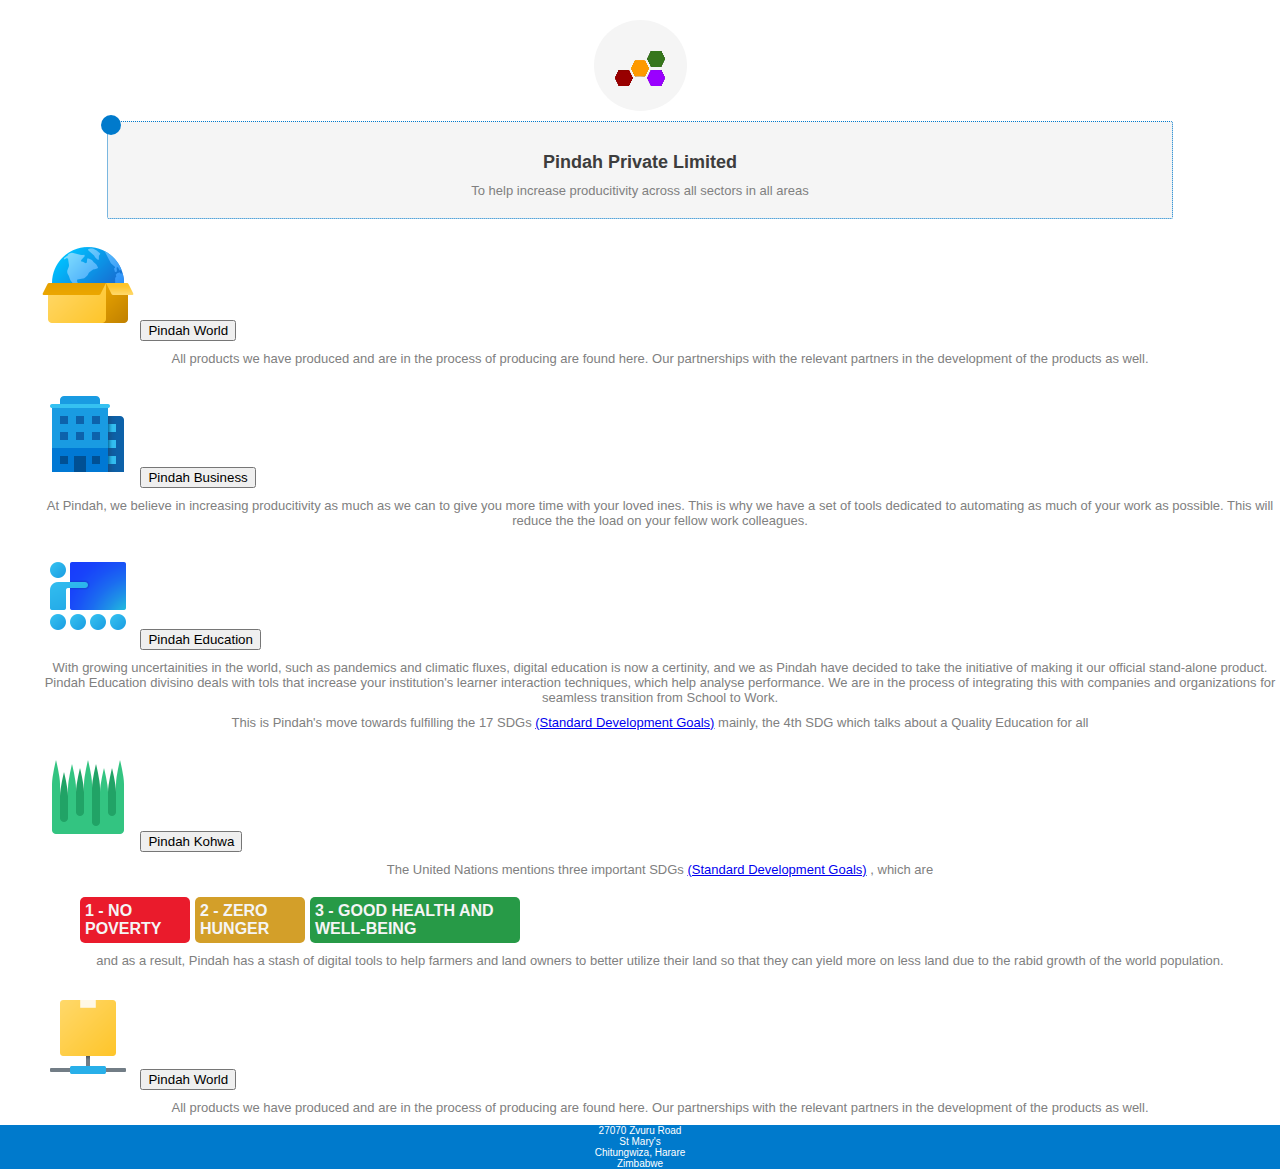
==== index.html @ 0f0de72b "Real Updates to website" ====
<!DOCTYPE html>
<html lang="en">

<head>
    <meta charset="UTF-8">
    <meta http-equiv="X-UA-Compatible" content="IE=edge">
    <meta name="viewport" content="width=device-width, initial-scale=1.0">
    <title>Pindah</title>
    <link rel="icon" href="images/logo.png">
    <link rel="stylesheet" href="css/styles.css">
</head>
<div class="img-div">
    <img src="/images/logo.png" alt="">
</div>

<div class="header-div">
    <div class="glow-pindah"></div>
    <h1>Pindah Private Limited</h1>
    <p>To help increase producitivity across all sectors in all areas</p>

</div>

<div class="nav-div">
    <ul class="button-list">
        <li>
            <div class="product-div">
                <img src="images/PindahCode.png" alt="Pindah-World" class="product-img" srcset="">
                <button class="product-button">Pindah World</button>
                <p>All products we have produced and are in the process of producing are found here. Our partnerships with the relevant partners in the development of the products as well.</p>
            </div>
        </li>
        <li>
            <div class="product-div">
                <img src="images/PindahBusiness.png" alt="Pindah-Business" class="product-img" srcset="">
                <button class="product-button">Pindah Business</button>
                <p>At Pindah, we believe in increasing producitivity as much as we can to give you more time with your loved ines. This is why we have a set of tools dedicated to automating as much of your work as possible. This will reduce the the load
                    on your fellow work colleagues.</p>
            </div>
        </li>
        <li>
            <div class="product-div">
                <img src="images/PindahEducation.png" alt="Pindah-Education" class="product-img" srcset="">
                <button class="product-button">Pindah Education</button>
                <p>With growing uncertainities in the world, such as pandemics and climatic fluxes, digital education is now a certinity, and we as Pindah have decided to take the initiative of making it our official stand-alone product. Pindah Education
                    divisino deals with tols that increase your institution's learner interaction techniques, which help analyse performance. We are in the process of integrating this with companies and organizations for seamless transition from School
                    to Work.</p>
                <p>This is Pindah's move towards fulfilling the 17 SDGs <a href="https://www.undp.org/sustainable-development-goals">(Standard Development Goals)</a> mainly, the 4th SDG which talks about a Quality Education for all</p>
            </div>
        </li>
        <li>
            <div class="product-div">
                <img src="images/PindahKohwa.png" alt="Pindah-Kohwa" class="product-img" srcset="">
                <button class="product-button">Pindah Kohwa</button>
                <p>The United Nations mentions three important SDGs
                    <a href="https://www.undp.org/sustainable-development-goals">(Standard Development Goals)</a> , which are
                    <ul class="SDGLIST">
                        <li class="sdg-1-red">1 - NO POVERTY</li>
                        <li class="sdg-2-yellow">2 - ZERO HUNGER</li>
                        <li class="sdg-3-green">3 - GOOD HEALTH AND WELL-BEING</li>
                    </ul>
                </p>
                <p>and as a result, Pindah has a stash of digital tools to help farmers and land owners to better utilize their land so that they can yield more on less land due to the rabid growth of the world population. </p>
            </div>
        </li>
        <li>
            <div class="product-div">
                <img src="images/PindahTransport.png" alt="Pindah-World" class="product-img" srcset="">
                <button class="product-button">Pindah World</button>
                <p>All products we have produced and are in the process of producing are found here. Our partnerships with the relevant partners in the development of the products as well.</p>
            </div>
        </li>
    </ul>

</div>
<footer>
    <p>27070 Zvuru Road <br> St Mary's <br> Chitungwiza, Harare <br> Zimbabwe
    </p>
</footer>

<body>

</body>

</html>
---- css/styles.css ----
* {
    font-family: 'Segoe UI', Tahoma, Geneva, Verdana, sans-serif;
    margin: 0;
    margin-top: 10px;
}

.img-div {
    padding: 20px;
    width: fit-content;
    height: fit-content;
    margin: auto;
    /*border: dotted 1px #007ACC;
    border-style: dotted;
    border-width: 1px;
    border-color: #007ACC;*/
    border-radius: 50%;
    background-color: #f5f5f5;
}

.glow-pindah {
    background-color: #007ACC;
    background: #007ACC;
    width: 20px;
    height: 20px;
    margin-left: -27px;
    margin-top: -27px;
    border-radius: 50%;
    z-index: 4;
    position: absolute;
    z-index: 2;
    /* put .green-box above .dashed-box */
    /*  opacity: 0.9;*/
}

.header-div {
    height: auto;
    width: 80%;
    min-width: 200px;
    background-color: #f5f5f5;
    border-radius: 2px;
    border: dotted 1px #007ACC;
    margin: auto;
    margin-top: 10px;
    margin-bottom: 10px;
    padding: 20px;
}

.header-div h1 {
    font-size: large;
    font-weight: 300px;
    color: rgb(61, 61, 61);
    text-align: center;
}

h2 {
    font-size: medium;
    font-weight: 100;
    color: rgb(14, 14, 14);
    text-align: center;
}

li {
    list-style: none;
    word-wrap: normal;
}

.SDGLIST {
    display: flex;
    flex-wrap: wrap;
}

.sdg-1-red {
    background-color: #EA1B2C;
    width: 100px;
    margin-right: 5px;
    padding: 5px;
    border-radius: 5px;
    font-size: medium;
    font-weight: 700;
    color: #f5f5f5;
}

.sdg-2-yellow {
    background-color: #D39F29;
    width: 100px;
    padding: 5px;
    margin-right: 5px;
    border-radius: 5px;
    font-size: medium;
    font-weight: 700;
    color: #f5f5f5;
}

.sdg-3-green {
    background-color: #279A47;
    width: 200px;
    padding: 5px;
    border-radius: 5px;
    font-size: medium;
    font-weight: 700;
    color: #f5f5f5;
}

p {
    font-size: small;
    font-weight: 100;
    color: gray;
    text-align: center;
}

footer {
    background-color: #007ACC;
}

footer h1 {
    color: white;
    font-size: large;
    font-weight: 200;
    text-align: center;
}

footer p {
    vertical-align: bottom;
    font-size: x-small;
    font-weight: 100;
    color: white;
    text-align: center;
}
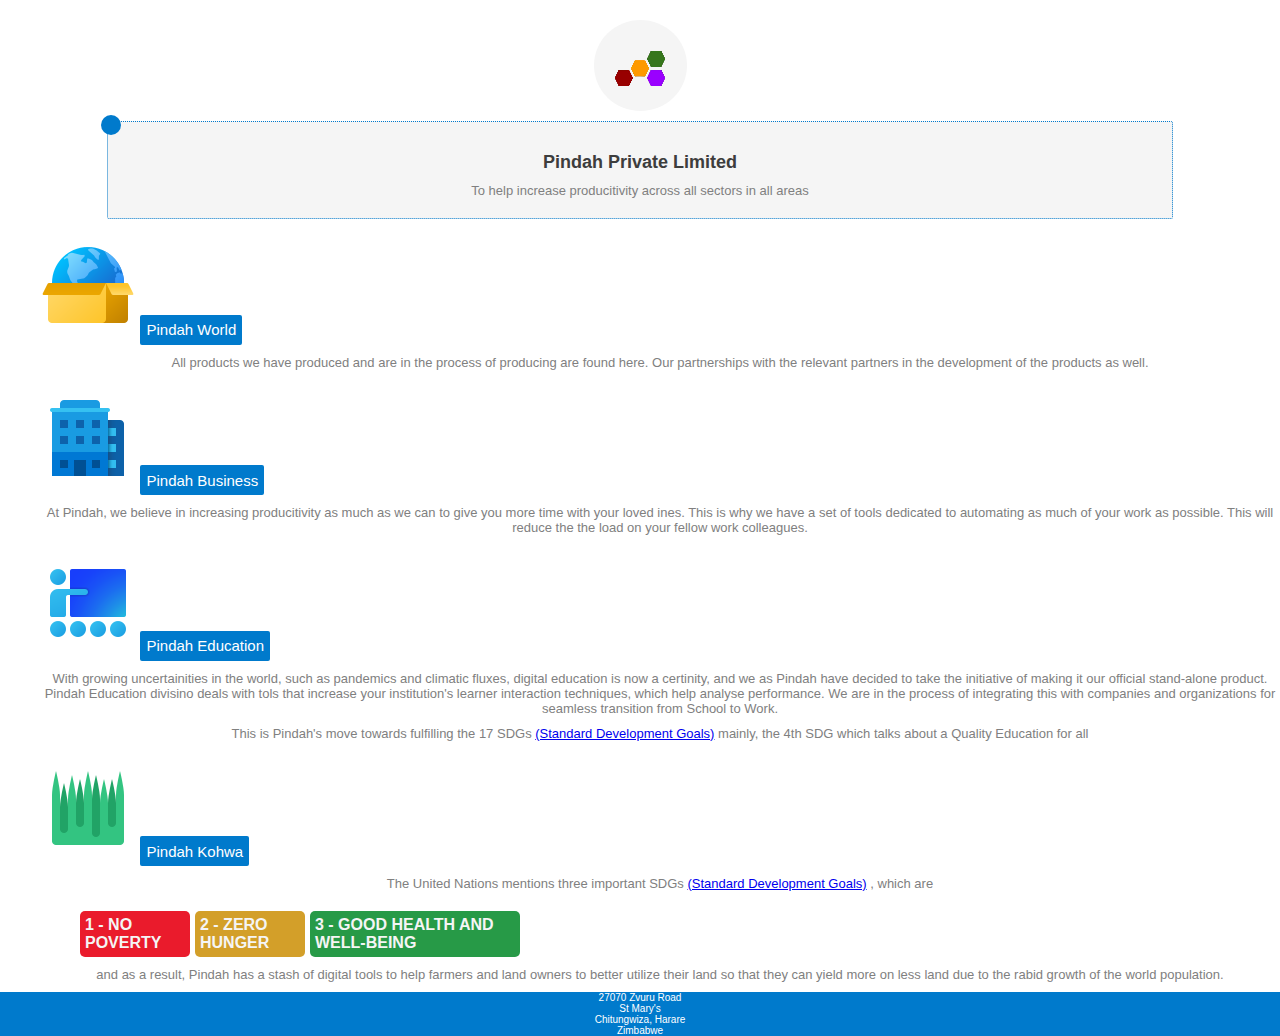
==== commit 50e26018: "Buttons" ====
--- a/index.html
+++ b/index.html
@@ -62,13 +62,7 @@
                 <p>and as a result, Pindah has a stash of digital tools to help farmers and land owners to better utilize their land so that they can yield more on less land due to the rabid growth of the world population. </p>
             </div>
         </li>
-        <li>
-            <div class="product-div">
-                <img src="images/PindahTransport.png" alt="Pindah-World" class="product-img" srcset="">
-                <button class="product-button">Pindah World</button>
-                <p>All products we have produced and are in the process of producing are found here. Our partnerships with the relevant partners in the development of the products as well.</p>
-            </div>
-        </li>
+
     </ul>
 
 </div>
--- a/css/styles.css
+++ b/css/styles.css
@@ -101,6 +101,16 @@
     color: #f5f5f5;
 }
 
+.product-button {
+    background-color: #007ACC;
+    height: 30px;
+    border: none;
+    border-radius: 2px;
+    color: white;
+    font-weight: 400;
+    font-size: 15px;
+}
+
 p {
     font-size: small;
     font-weight: 100;
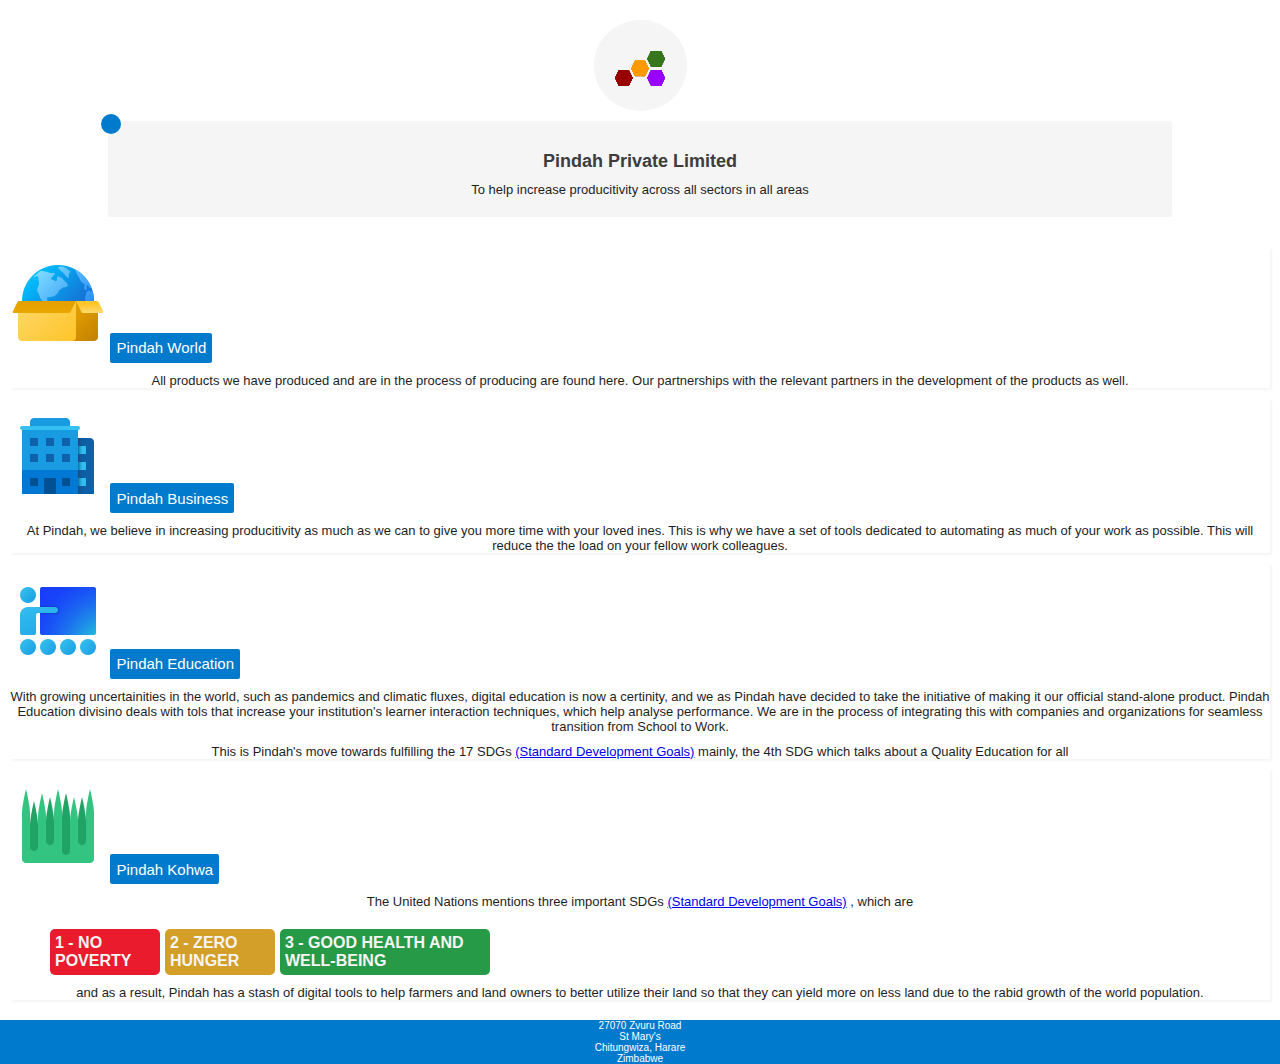
==== commit 6c289738: "Fonts" ====
--- a/index.html
+++ b/index.html
@@ -20,7 +20,7 @@
 
 </div>
 
-<div class="nav-div">
+<div class="options">
     <ul class="button-list">
         <li>
             <div class="product-div">
--- a/css/styles.css
+++ b/css/styles.css
@@ -38,7 +38,7 @@
     min-width: 200px;
     background-color: #f5f5f5;
     border-radius: 2px;
-    border: dotted 1px #007ACC;
+    border: dotted 0px #007ACC;
     margin: auto;
     margin-top: 10px;
     margin-bottom: 10px;
@@ -62,6 +62,13 @@
 li {
     list-style: none;
     word-wrap: normal;
+}
+
+.button-list {
+    list-style: none;
+    margin: 0;
+    padding-left: 0;
+    padding: 10px;
 }
 
 .SDGLIST {
@@ -111,10 +118,14 @@
     font-size: 15px;
 }
 
+.product-div {
+    box-shadow: 2px 2px 2px #f5f5f5;
+}
+
 p {
     font-size: small;
     font-weight: 100;
-    color: gray;
+    color: #1e1e1e;
     text-align: center;
 }
 
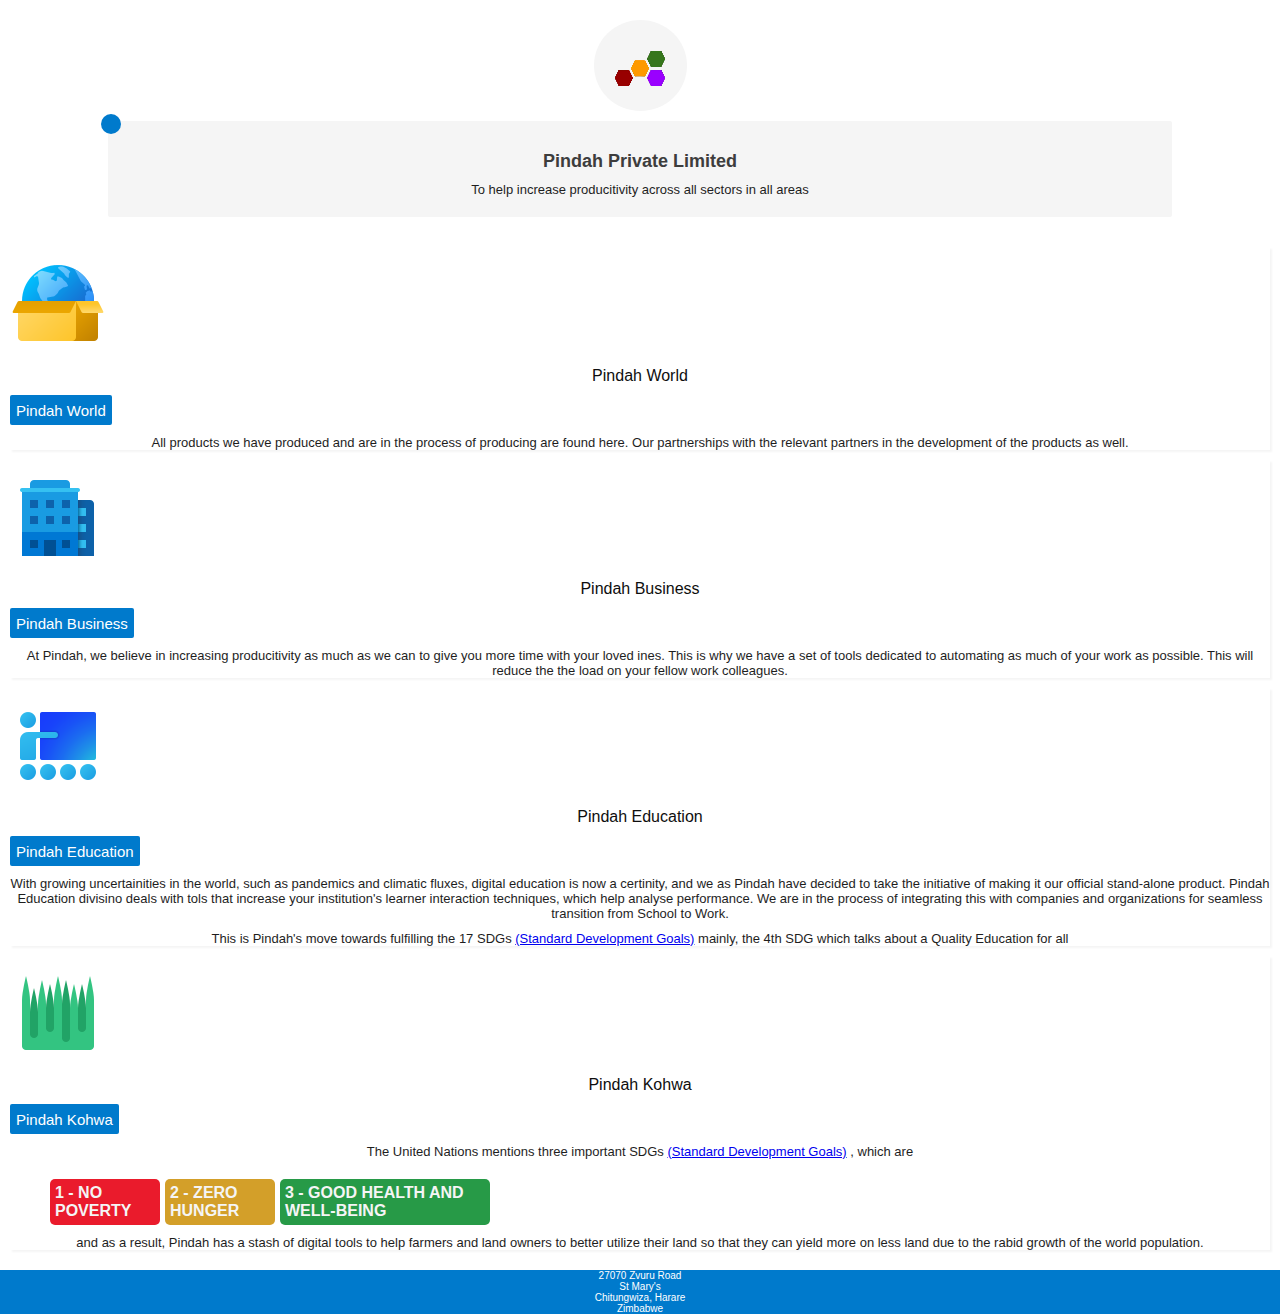
==== commit c9a4483f: "Headings Added" ====
--- a/index.html
+++ b/index.html
@@ -25,6 +25,7 @@
         <li>
             <div class="product-div">
                 <img src="images/PindahCode.png" alt="Pindah-World" class="product-img" srcset="">
+                <h2>Pindah World</h2>
                 <button class="product-button">Pindah World</button>
                 <p>All products we have produced and are in the process of producing are found here. Our partnerships with the relevant partners in the development of the products as well.</p>
             </div>
@@ -32,6 +33,7 @@
         <li>
             <div class="product-div">
                 <img src="images/PindahBusiness.png" alt="Pindah-Business" class="product-img" srcset="">
+                <h2>Pindah Business</h2>
                 <button class="product-button">Pindah Business</button>
                 <p>At Pindah, we believe in increasing producitivity as much as we can to give you more time with your loved ines. This is why we have a set of tools dedicated to automating as much of your work as possible. This will reduce the the load
                     on your fellow work colleagues.</p>
@@ -40,6 +42,7 @@
         <li>
             <div class="product-div">
                 <img src="images/PindahEducation.png" alt="Pindah-Education" class="product-img" srcset="">
+                <h2>Pindah Education</h2>
                 <button class="product-button">Pindah Education</button>
                 <p>With growing uncertainities in the world, such as pandemics and climatic fluxes, digital education is now a certinity, and we as Pindah have decided to take the initiative of making it our official stand-alone product. Pindah Education
                     divisino deals with tols that increase your institution's learner interaction techniques, which help analyse performance. We are in the process of integrating this with companies and organizations for seamless transition from School
@@ -50,6 +53,7 @@
         <li>
             <div class="product-div">
                 <img src="images/PindahKohwa.png" alt="Pindah-Kohwa" class="product-img" srcset="">
+                <h2>Pindah Kohwa</h2>
                 <button class="product-button">Pindah Kohwa</button>
                 <p>The United Nations mentions three important SDGs
                     <a href="https://www.undp.org/sustainable-development-goals">(Standard Development Goals)</a> , which are
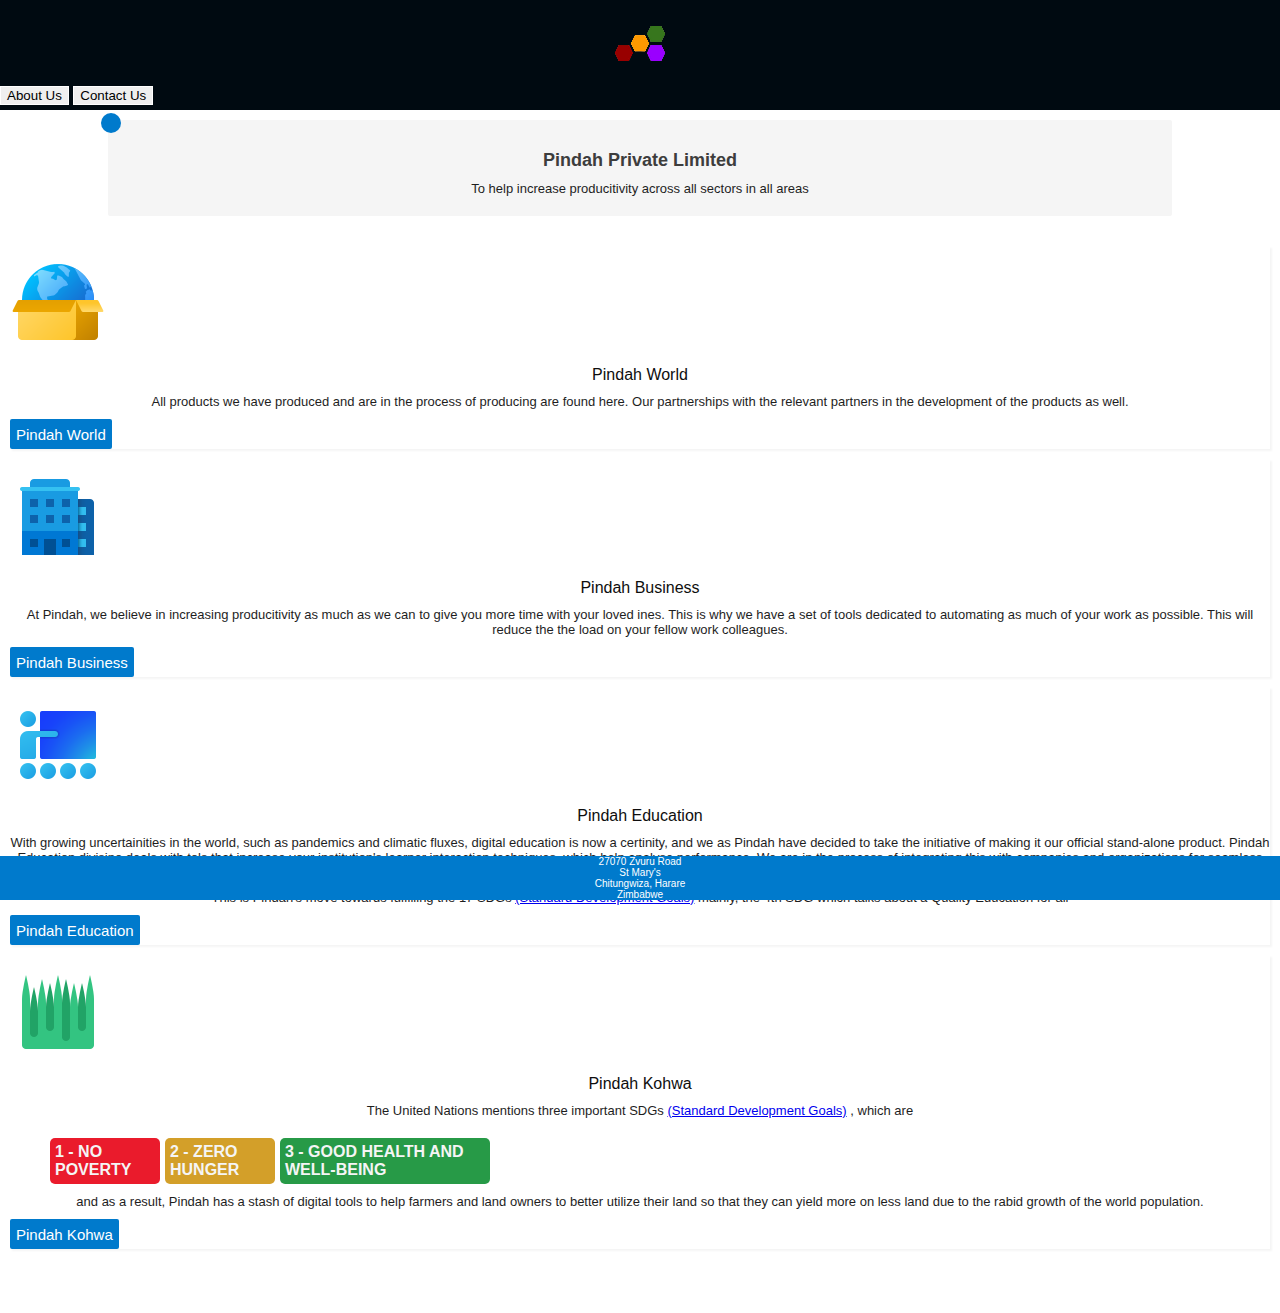
==== commit 5c347ed2: "Website" ====
--- a/index.html
+++ b/index.html
@@ -9,74 +9,83 @@
     <link rel="icon" href="images/logo.png">
     <link rel="stylesheet" href="css/styles.css">
 </head>
-<div class="img-div">
-    <img src="/images/logo.png" alt="">
-</div>
 
-<div class="header-div">
-    <div class="glow-pindah"></div>
-    <h1>Pindah Private Limited</h1>
-    <p>To help increase producitivity across all sectors in all areas</p>
+<body>
+    <div class="heading-div">
+        <div class="img-div">
+            <img src="/images/logo.png" alt="">
+        </div>
+        <button class="navbutton">About Us</button>
+        <button class="navbutton">Contact Us</button>
 
-</div>
+    </div>
 
-<div class="options">
-    <ul class="button-list">
-        <li>
-            <div class="product-div">
-                <img src="images/PindahCode.png" alt="Pindah-World" class="product-img" srcset="">
-                <h2>Pindah World</h2>
-                <button class="product-button">Pindah World</button>
-                <p>All products we have produced and are in the process of producing are found here. Our partnerships with the relevant partners in the development of the products as well.</p>
-            </div>
-        </li>
-        <li>
-            <div class="product-div">
-                <img src="images/PindahBusiness.png" alt="Pindah-Business" class="product-img" srcset="">
-                <h2>Pindah Business</h2>
-                <button class="product-button">Pindah Business</button>
-                <p>At Pindah, we believe in increasing producitivity as much as we can to give you more time with your loved ines. This is why we have a set of tools dedicated to automating as much of your work as possible. This will reduce the the load
-                    on your fellow work colleagues.</p>
-            </div>
-        </li>
-        <li>
-            <div class="product-div">
-                <img src="images/PindahEducation.png" alt="Pindah-Education" class="product-img" srcset="">
-                <h2>Pindah Education</h2>
-                <button class="product-button">Pindah Education</button>
-                <p>With growing uncertainities in the world, such as pandemics and climatic fluxes, digital education is now a certinity, and we as Pindah have decided to take the initiative of making it our official stand-alone product. Pindah Education
-                    divisino deals with tols that increase your institution's learner interaction techniques, which help analyse performance. We are in the process of integrating this with companies and organizations for seamless transition from School
-                    to Work.</p>
-                <p>This is Pindah's move towards fulfilling the 17 SDGs <a href="https://www.undp.org/sustainable-development-goals">(Standard Development Goals)</a> mainly, the 4th SDG which talks about a Quality Education for all</p>
-            </div>
-        </li>
-        <li>
-            <div class="product-div">
-                <img src="images/PindahKohwa.png" alt="Pindah-Kohwa" class="product-img" srcset="">
-                <h2>Pindah Kohwa</h2>
-                <button class="product-button">Pindah Kohwa</button>
-                <p>The United Nations mentions three important SDGs
-                    <a href="https://www.undp.org/sustainable-development-goals">(Standard Development Goals)</a> , which are
-                    <ul class="SDGLIST">
-                        <li class="sdg-1-red">1 - NO POVERTY</li>
-                        <li class="sdg-2-yellow">2 - ZERO HUNGER</li>
-                        <li class="sdg-3-green">3 - GOOD HEALTH AND WELL-BEING</li>
-                    </ul>
-                </p>
-                <p>and as a result, Pindah has a stash of digital tools to help farmers and land owners to better utilize their land so that they can yield more on less land due to the rabid growth of the world population. </p>
-            </div>
-        </li>
 
-    </ul>
+    <div class="header-div">
+        <div class="glow-pindah"></div>
+        <h1>Pindah Private Limited</h1>
+        <p>To help increase producitivity across all sectors in all areas</p>
 
-</div>
+    </div>
+
+    <div class="options">
+        <ul class="button-list">
+            <li>
+                <div class="product-div">
+                    <img src="images/PindahCode.png" alt="Pindah-World" class="product-img" srcset="">
+                    <h2>Pindah World</h2>
+                    <p>All products we have produced and are in the process of producing are found here. Our partnerships with the relevant partners in the development of the products as well.</p>
+                    <button class="product-button">Pindah World</button>
+                </div>
+            </li>
+            <li>
+                <div class="product-div">
+                    <img src="images/PindahBusiness.png" alt="Pindah-Business" class="product-img" srcset="">
+                    <h2>Pindah Business</h2>
+                    <p>At Pindah, we believe in increasing producitivity as much as we can to give you more time with your loved ines. This is why we have a set of tools dedicated to automating as much of your work as possible. This will reduce the the load
+                        on your fellow work colleagues.</p>
+                    <button class="product-button">Pindah Business</button>
+                </div>
+            </li>
+            <li>
+                <div class="product-div">
+                    <img src="images/PindahEducation.png" alt="Pindah-Education" class="product-img" srcset="">
+                    <h2>Pindah Education</h2>
+                    <p>With growing uncertainities in the world, such as pandemics and climatic fluxes, digital education is now a certinity, and we as Pindah have decided to take the initiative of making it our official stand-alone product. Pindah Education
+                        divisino deals with tols that increase your institution's learner interaction techniques, which help analyse performance. We are in the process of integrating this with companies and organizations for seamless transition from School
+                        to Work.</p>
+                    <p>This is Pindah's move towards fulfilling the 17 SDGs <a href="https://www.undp.org/sustainable-development-goals">(Standard Development Goals)</a> mainly, the 4th SDG which talks about a Quality Education for all</p>
+                    <button class="product-button">Pindah Education</button>
+                </div>
+            </li>
+            <li>
+                <div class="product-div">
+                    <img src="images/PindahKohwa.png" alt="Pindah-Kohwa" class="product-img" srcset="">
+                    <h2>Pindah Kohwa</h2>
+                    <p>The United Nations mentions three important SDGs
+                        <a href="https://www.undp.org/sustainable-development-goals">(Standard Development Goals)</a> , which are
+                        <ul class="SDGLIST">
+                            <li class="sdg-1-red">1 - NO POVERTY</li>
+                            <li class="sdg-2-yellow">2 - ZERO HUNGER</li>
+                            <li class="sdg-3-green">3 - GOOD HEALTH AND WELL-BEING</li>
+                        </ul>
+                    </p>
+                    <p>and as a result, Pindah has a stash of digital tools to help farmers and land owners to better utilize their land so that they can yield more on less land due to the rabid growth of the world population. </p>
+                    <button class="product-button">Pindah Kohwa</button>
+                </div>
+            </li>
+
+        </ul>
+
+    </div>
+</body>
 <footer>
     <p>27070 Zvuru Road <br> St Mary's <br> Chitungwiza, Harare <br> Zimbabwe
     </p>
 </footer>
 
-<body>
 
-</body>
+
+
 
 </html>--- a/css/styles.css
+++ b/css/styles.css
@@ -4,8 +4,23 @@
     margin-top: 10px;
 }
 
+.heading-div {
+    position: sticky;
+    position: -webkit-sticky;
+    width: 100%;
+    background-color: #000a11;
+    padding: 5px 0px 5px 0px;
+    top: 0px;
+    margin-top: -20px;
+    z-index: 5;
+}
+
+.navbutton {
+    border: solid 1px white;
+}
+
 .img-div {
-    padding: 20px;
+    padding: 10px;
     width: fit-content;
     height: fit-content;
     margin: auto;
@@ -14,7 +29,7 @@
     border-width: 1px;
     border-color: #007ACC;*/
     border-radius: 50%;
-    background-color: #f5f5f5;
+    background-color: transparent;
 }
 
 .glow-pindah {
@@ -131,6 +146,12 @@
 
 footer {
     background-color: #007ACC;
+    position: fixed;
+    margin-bottom: 0px;
+    bottom: 0px;
+    width: 100%;
+    position: sticky;
+    position: -webkit-sticky;
 }
 
 footer h1 {
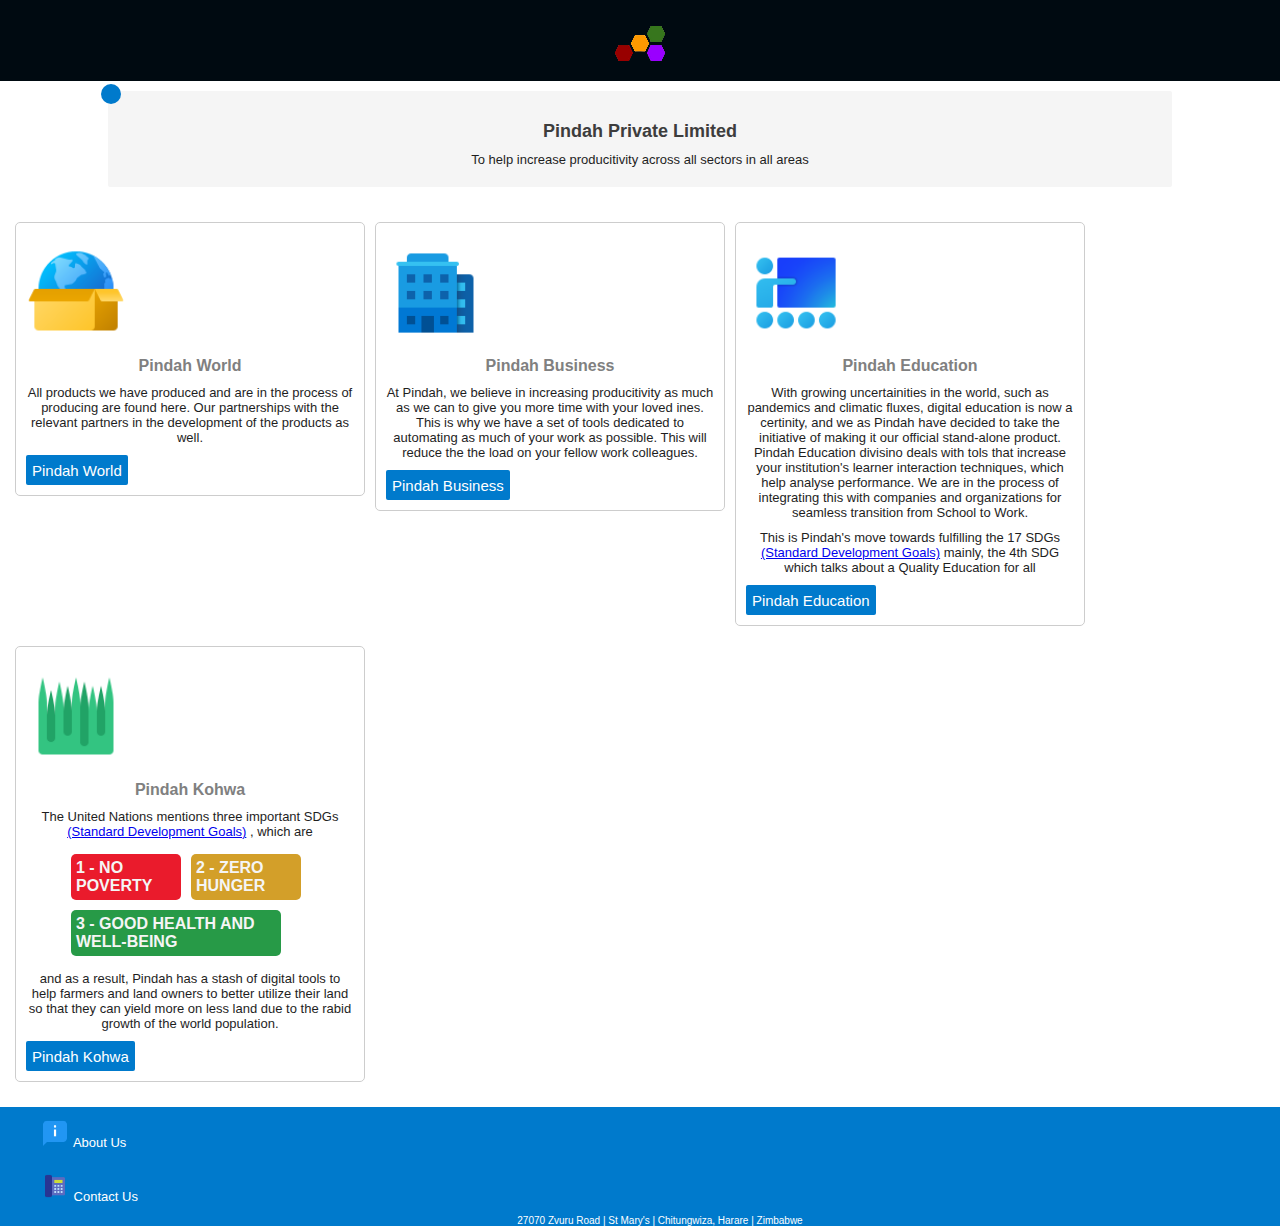
==== commit abd82a84: "StylingDone" ====
--- a/index.html
+++ b/index.html
@@ -15,8 +15,6 @@
         <div class="img-div">
             <img src="/images/logo.png" alt="">
         </div>
-        <button class="navbutton">About Us</button>
-        <button class="navbutton">Contact Us</button>
 
     </div>
 
@@ -80,8 +78,23 @@
     </div>
 </body>
 <footer>
-    <p>27070 Zvuru Road <br> St Mary's <br> Chitungwiza, Harare <br> Zimbabwe
-    </p>
+    <ul>
+        <li>
+            <a class="navbutton">
+                <img class="button-icons" src="/images/aboutUS.png" alt="*" srcset=""> About Us</a>
+
+        </li>
+        <li>
+            <a class="navbutton">
+                <img class="button-icons" src="/images/contactUS.png" alt="*" srcset=""> Contact Us</a>
+        </li>
+        <li>
+            <p>27070 Zvuru Road | St Mary's | Chitungwiza, Harare | Zimbabwe
+            </p>
+        </li>
+
+    </ul>
+
 </footer>
 
 
--- a/css/styles.css
+++ b/css/styles.css
@@ -16,7 +16,16 @@
 }
 
 .navbutton {
-    border: solid 1px white;
+    border: none;
+    font-size: 13px;
+    font-weight: 100;
+    color: white;
+}
+
+.button-icons {
+    aspect-ratio: 1;
+    width: auto;
+    height: 30px;
 }
 
 .img-div {
@@ -69,8 +78,8 @@
 
 h2 {
     font-size: medium;
-    font-weight: 100;
-    color: rgb(14, 14, 14);
+    font-weight: 200px;
+    color: gray;
     text-align: center;
 }
 
@@ -81,9 +90,16 @@
 
 .button-list {
     list-style: none;
+    display: flex;
+    flex-wrap: wrap;
     margin: 0;
     padding-left: 0;
     padding: 10px;
+}
+
+.button-list li {
+    max-width: 350px;
+    margin: 5px;
 }
 
 .SDGLIST {
@@ -134,11 +150,17 @@
 }
 
 .product-div {
-    box-shadow: 2px 2px 2px #f5f5f5;
+    border: solid 1px #cdcdcd;
+    padding: 10px;
+    border-radius: 5px;
+}
+
+.product-img {
+    height: 100px;
 }
 
 p {
-    font-size: small;
+    font-size: 13px;
     font-weight: 100;
     color: #1e1e1e;
     text-align: center;
@@ -146,12 +168,12 @@
 
 footer {
     background-color: #007ACC;
-    position: fixed;
+    /* position: fixed;*/
     margin-bottom: 0px;
     bottom: 0px;
     width: 100%;
-    position: sticky;
-    position: -webkit-sticky;
+    /*position: sticky;
+    position: -webkit-sticky;*/
 }
 
 footer h1 {
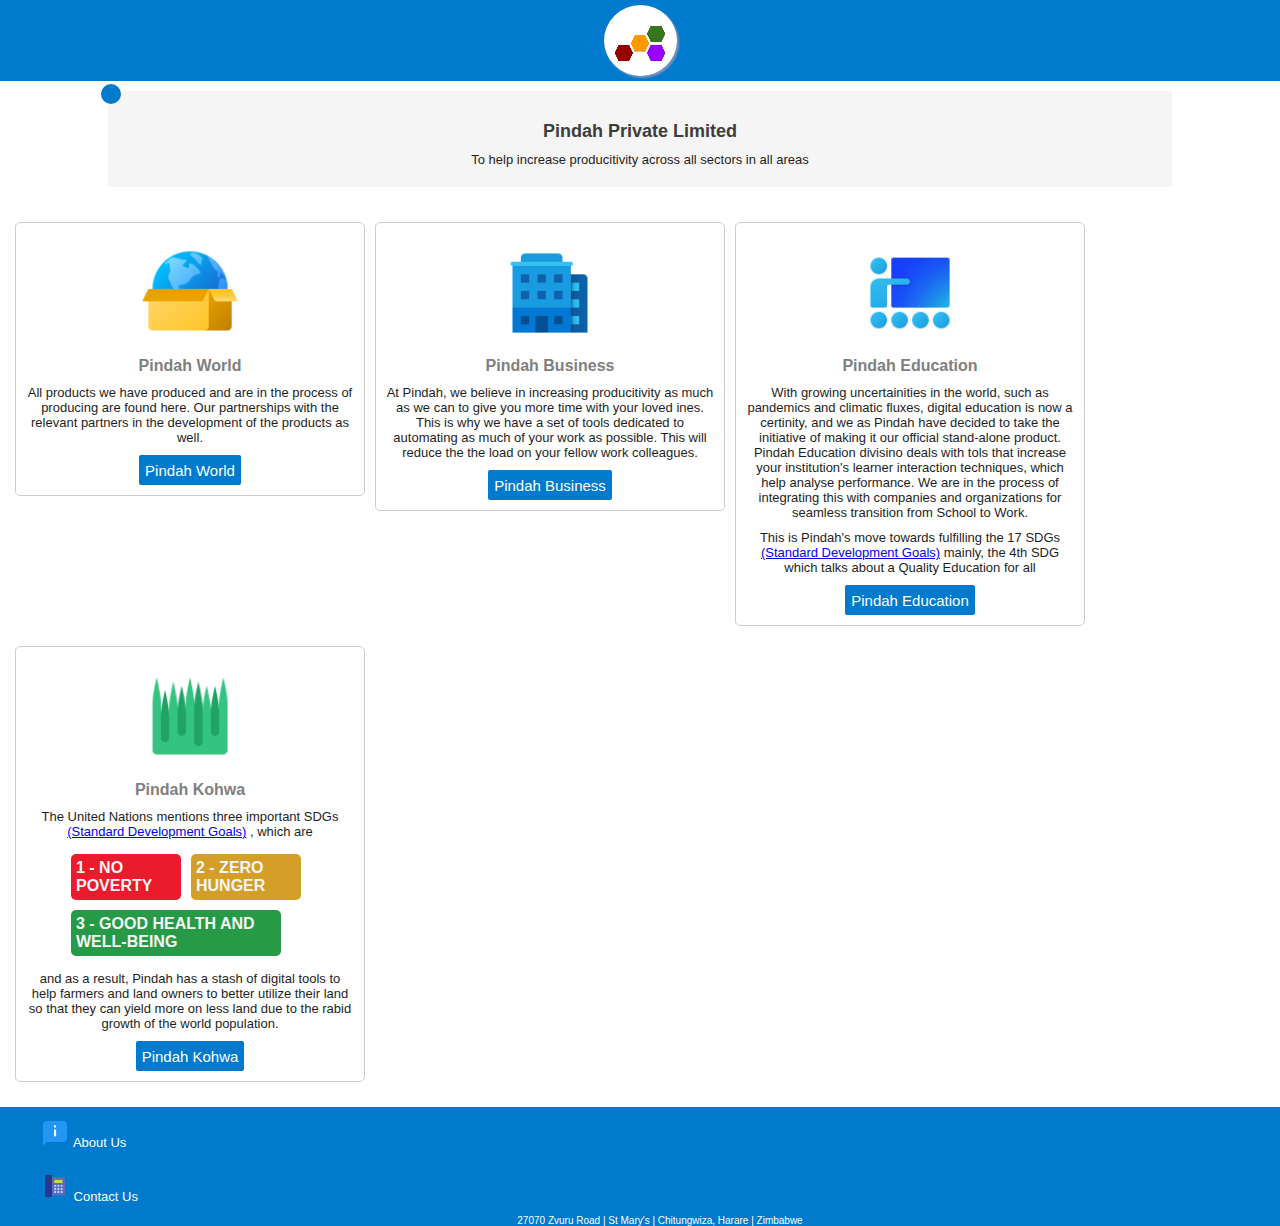
==== commit 7eb6e485: "UIChanges" ====
--- a/index.html
+++ b/index.html
@@ -30,35 +30,35 @@
         <ul class="button-list">
             <li>
                 <div class="product-div">
-                    <img src="images/PindahCode.png" alt="Pindah-World" class="product-img" srcset="">
+                    <div class="image-container"><img src="images/PindahCode.png" alt="Pindah-World" class="product-img" srcset=""></div>
                     <h2>Pindah World</h2>
                     <p>All products we have produced and are in the process of producing are found here. Our partnerships with the relevant partners in the development of the products as well.</p>
-                    <button class="product-button">Pindah World</button>
+                    <div class="button-container"><button class="product-button">Pindah World</button> </div>
                 </div>
             </li>
             <li>
                 <div class="product-div">
-                    <img src="images/PindahBusiness.png" alt="Pindah-Business" class="product-img" srcset="">
+                    <div class="image-container"><img src="images/PindahBusiness.png" alt="Pindah-Business" class="product-img" srcset=""></div>
                     <h2>Pindah Business</h2>
                     <p>At Pindah, we believe in increasing producitivity as much as we can to give you more time with your loved ines. This is why we have a set of tools dedicated to automating as much of your work as possible. This will reduce the the load
                         on your fellow work colleagues.</p>
-                    <button class="product-button">Pindah Business</button>
+                    <div class="button-container"><button class="product-button">Pindah Business</button> </div>
                 </div>
             </li>
             <li>
                 <div class="product-div">
-                    <img src="images/PindahEducation.png" alt="Pindah-Education" class="product-img" srcset="">
+                    <div class="image-container"><img src="images/PindahEducation.png" alt="Pindah-Education" class="product-img" srcset=""></div>
                     <h2>Pindah Education</h2>
                     <p>With growing uncertainities in the world, such as pandemics and climatic fluxes, digital education is now a certinity, and we as Pindah have decided to take the initiative of making it our official stand-alone product. Pindah Education
                         divisino deals with tols that increase your institution's learner interaction techniques, which help analyse performance. We are in the process of integrating this with companies and organizations for seamless transition from School
                         to Work.</p>
                     <p>This is Pindah's move towards fulfilling the 17 SDGs <a href="https://www.undp.org/sustainable-development-goals">(Standard Development Goals)</a> mainly, the 4th SDG which talks about a Quality Education for all</p>
-                    <button class="product-button">Pindah Education</button>
+                    <div class="button-container"><button class="product-button">Pindah Education</button> </div>
                 </div>
             </li>
             <li>
                 <div class="product-div">
-                    <img src="images/PindahKohwa.png" alt="Pindah-Kohwa" class="product-img" srcset="">
+                    <div class="image-container"><img src="images/PindahKohwa.png" alt="Pindah-Kohwa" class="product-img" srcset=""></div>
                     <h2>Pindah Kohwa</h2>
                     <p>The United Nations mentions three important SDGs
                         <a href="https://www.undp.org/sustainable-development-goals">(Standard Development Goals)</a> , which are
@@ -69,7 +69,7 @@
                         </ul>
                     </p>
                     <p>and as a result, Pindah has a stash of digital tools to help farmers and land owners to better utilize their land so that they can yield more on less land due to the rabid growth of the world population. </p>
-                    <button class="product-button">Pindah Kohwa</button>
+                    <div class="button-container"><button class="product-button">Pindah Kohwa</button> </div>
                 </div>
             </li>
 
--- a/css/styles.css
+++ b/css/styles.css
@@ -8,7 +8,7 @@
     position: sticky;
     position: -webkit-sticky;
     width: 100%;
-    background-color: #000a11;
+    background-color: #007ACC;
     padding: 5px 0px 5px 0px;
     top: 0px;
     margin-top: -20px;
@@ -38,7 +38,8 @@
     border-width: 1px;
     border-color: #007ACC;*/
     border-radius: 50%;
-    background-color: transparent;
+    background-color: #ffffff;
+    box-shadow: 2px 2px 2px #8193b9;
 }
 
 .glow-pindah {
@@ -147,6 +148,7 @@
     color: white;
     font-weight: 400;
     font-size: 15px;
+    width: fit-content;
 }
 
 .product-div {
@@ -157,6 +159,18 @@
 
 .product-img {
     height: 100px;
+}
+
+.image-container {
+    height: fit-content;
+    width: fit-content;
+    margin: auto;
+}
+
+.button-container {
+    height: fit-content;
+    width: fit-content;
+    margin: auto;
 }
 
 p {
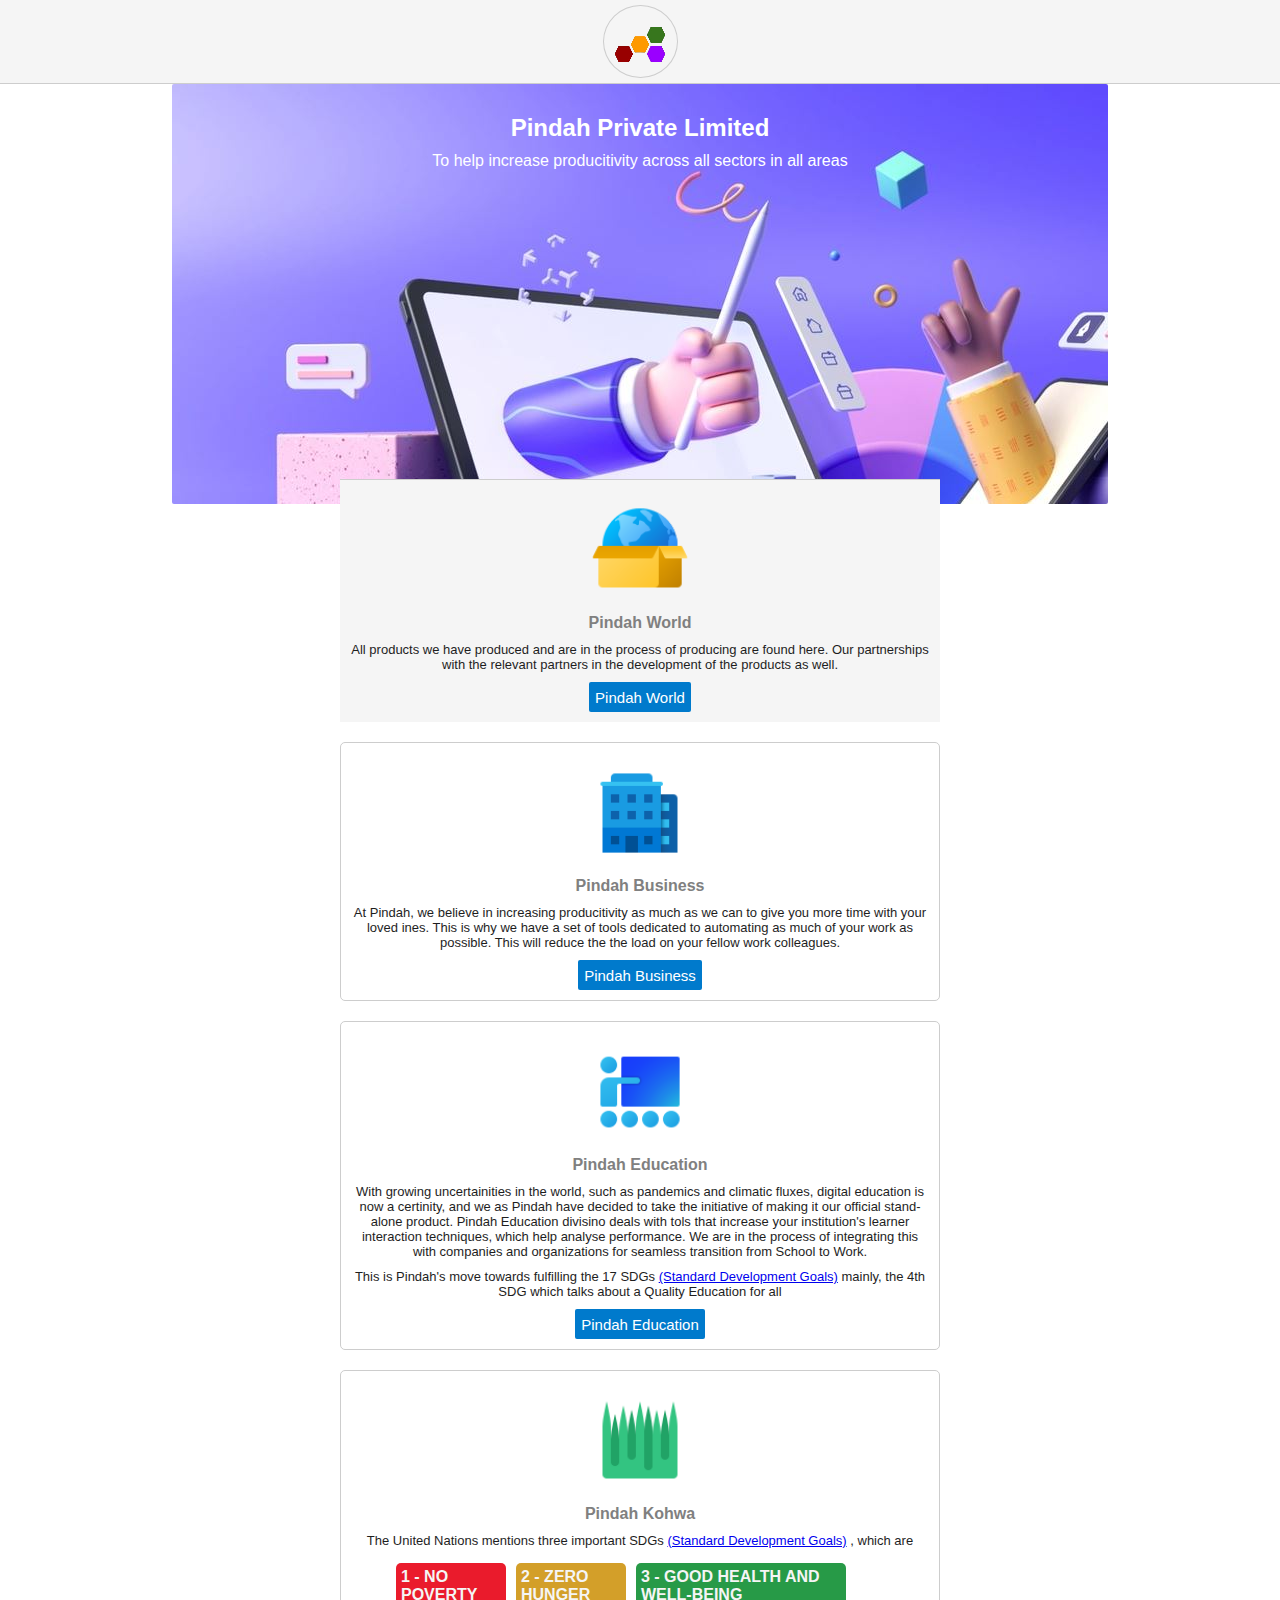
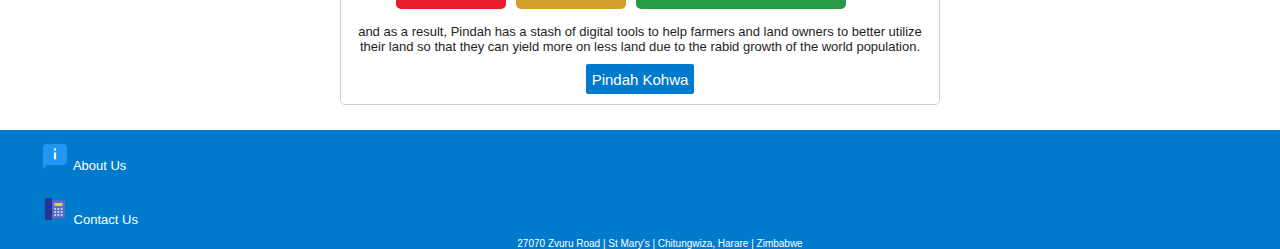
==== commit 03d445a7: "pics" ====
--- a/index.html
+++ b/index.html
@@ -20,7 +20,7 @@
 
 
     <div class="header-div">
-        <div class="glow-pindah"></div>
+
         <h1>Pindah Private Limited</h1>
         <p>To help increase producitivity across all sectors in all areas</p>
 
@@ -29,7 +29,7 @@
     <div class="options">
         <ul class="button-list">
             <li>
-                <div class="product-div">
+                <div class="product-div-first">
                     <div class="image-container"><img src="images/PindahCode.png" alt="Pindah-World" class="product-img" srcset=""></div>
                     <h2>Pindah World</h2>
                     <p>All products we have produced and are in the process of producing are found here. Our partnerships with the relevant partners in the development of the products as well.</p>
--- a/css/styles.css
+++ b/css/styles.css
@@ -4,11 +4,17 @@
     margin-top: 10px;
 }
 
+body {
+    width: 100%;
+}
+
 .heading-div {
     position: sticky;
     position: -webkit-sticky;
     width: 100%;
-    background-color: #007ACC;
+    background-color: #f5f5f5;
+    border: solid 1px #cdcdcd;
+    border-width: 0px 0px 1px 0px;
     padding: 5px 0px 5px 0px;
     top: 0px;
     margin-top: -20px;
@@ -28,52 +34,50 @@
     height: 30px;
 }
 
+.options {
+    width: fit-content;
+    height: fit-content;
+    margin: auto;
+}
+
 .img-div {
     padding: 10px;
     width: fit-content;
     height: fit-content;
     margin: auto;
-    /*border: dotted 1px #007ACC;
-    border-style: dotted;
+    border: solid 1px #cdcdcd;
+    border-style: solid;
     border-width: 1px;
-    border-color: #007ACC;*/
+    border-color: #cdcdcd;
     border-radius: 50%;
-    background-color: #ffffff;
-    box-shadow: 2px 2px 2px #8193b9;
-}
-
-.glow-pindah {
-    background-color: #007ACC;
-    background: #007ACC;
-    width: 20px;
-    height: 20px;
-    margin-left: -27px;
-    margin-top: -27px;
-    border-radius: 50%;
-    z-index: 4;
-    position: absolute;
-    z-index: 2;
-    /* put .green-box above .dashed-box */
-    /*  opacity: 0.9;*/
+    background-color: #f5f5f5;
 }
 
 .header-div {
-    height: auto;
-    width: 80%;
+    height: 380px;
+    width: 70%;
     min-width: 200px;
     background-color: #f5f5f5;
     border-radius: 2px;
     border: dotted 0px #007ACC;
     margin: auto;
-    margin-top: 10px;
-    margin-bottom: 10px;
+    margin-top: 0px;
+    margin-bottom: 0px;
     padding: 20px;
+    background-image: url("/images/background__.jpg");
 }
 
 .header-div h1 {
-    font-size: large;
+    font-size: x-large;
     font-weight: 300px;
-    color: rgb(61, 61, 61);
+    color: white;
+    text-align: center;
+}
+
+.header-div p {
+    font-size: medium;
+    font-weight: 200px;
+    color: white;
     text-align: center;
 }
 
@@ -92,6 +96,7 @@
 .button-list {
     list-style: none;
     display: flex;
+    flex-direction: column;
     flex-wrap: wrap;
     margin: 0;
     padding-left: 0;
@@ -99,7 +104,7 @@
 }
 
 .button-list li {
-    max-width: 350px;
+    max-width: 600px;
     margin: 5px;
 }
 
@@ -149,12 +154,27 @@
     font-weight: 400;
     font-size: 15px;
     width: fit-content;
+    cursor: pointer;
+}
+
+.product-button:hover {
+    background-color: blueviolet;
+    transition: 3s cubic-bezier(0.165, 0.84, 0.44, 1);
 }
 
 .product-div {
     border: solid 1px #cdcdcd;
     padding: 10px;
     border-radius: 5px;
+}
+
+.product-div-first {
+    border: solid 1px #cdcdcd;
+    padding: 10px;
+    background-color: #f5f5f5;
+    border-radius: 0px;
+    margin-top: -40px;
+    border-width: 1px 0px 0px 0px;
 }
 
 .product-img {
@@ -203,4 +223,28 @@
     font-weight: 100;
     color: white;
     text-align: center;
+}
+
+@media (max-width:960px) {
+    .product-div-first {
+        border: solid 1px #cdcdcd;
+        padding: 10px;
+        background-color: #ffffff;
+        border-radius: 5px;
+        margin-top: 20px;
+        border-width: 1px;
+    }
+    .header-div {
+        height: 380px;
+        width: 100%;
+        min-width: 200px;
+        background-color: #f5f5f5;
+        border-radius: 2px;
+        border: dotted 0px #007ACC;
+        margin: auto;
+        margin-top: 0px;
+        margin-bottom: 0px;
+        padding: 20px;
+        background-image: url("/images/background__.jpg");
+    }
 }